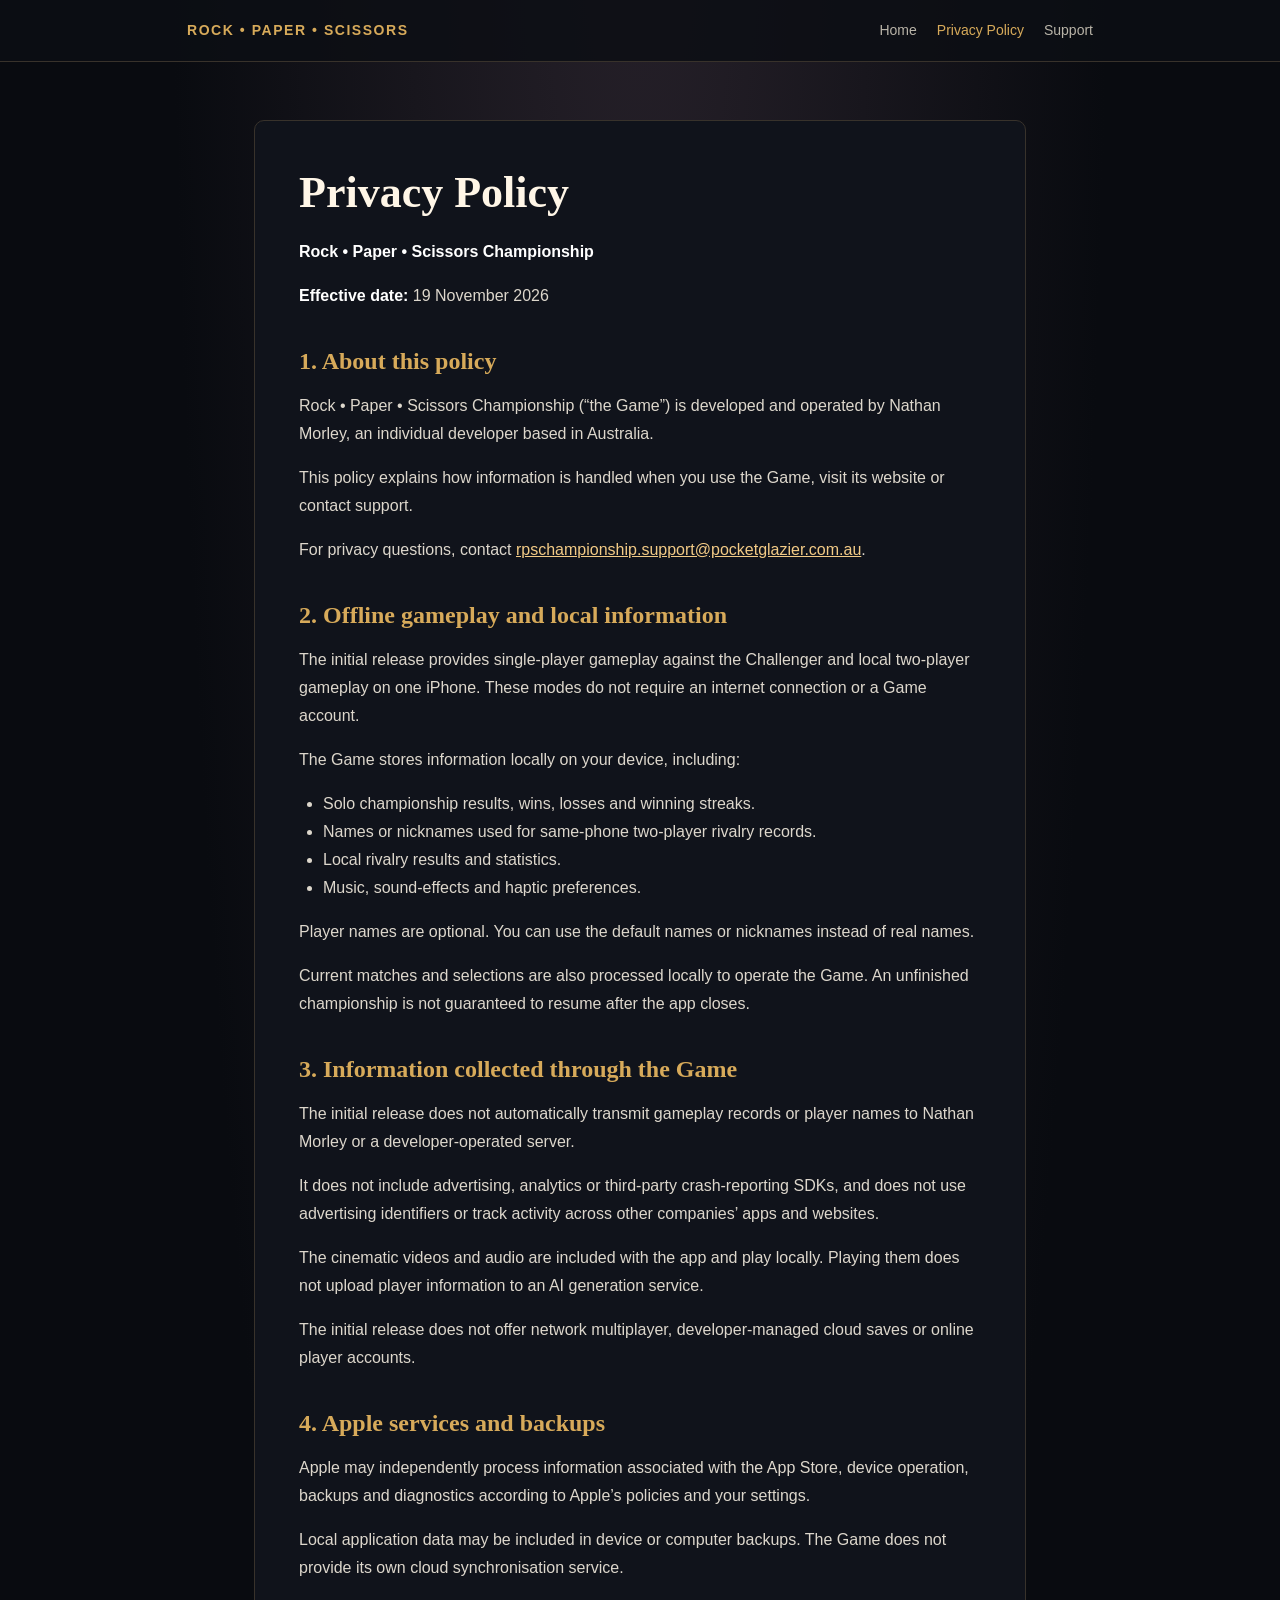
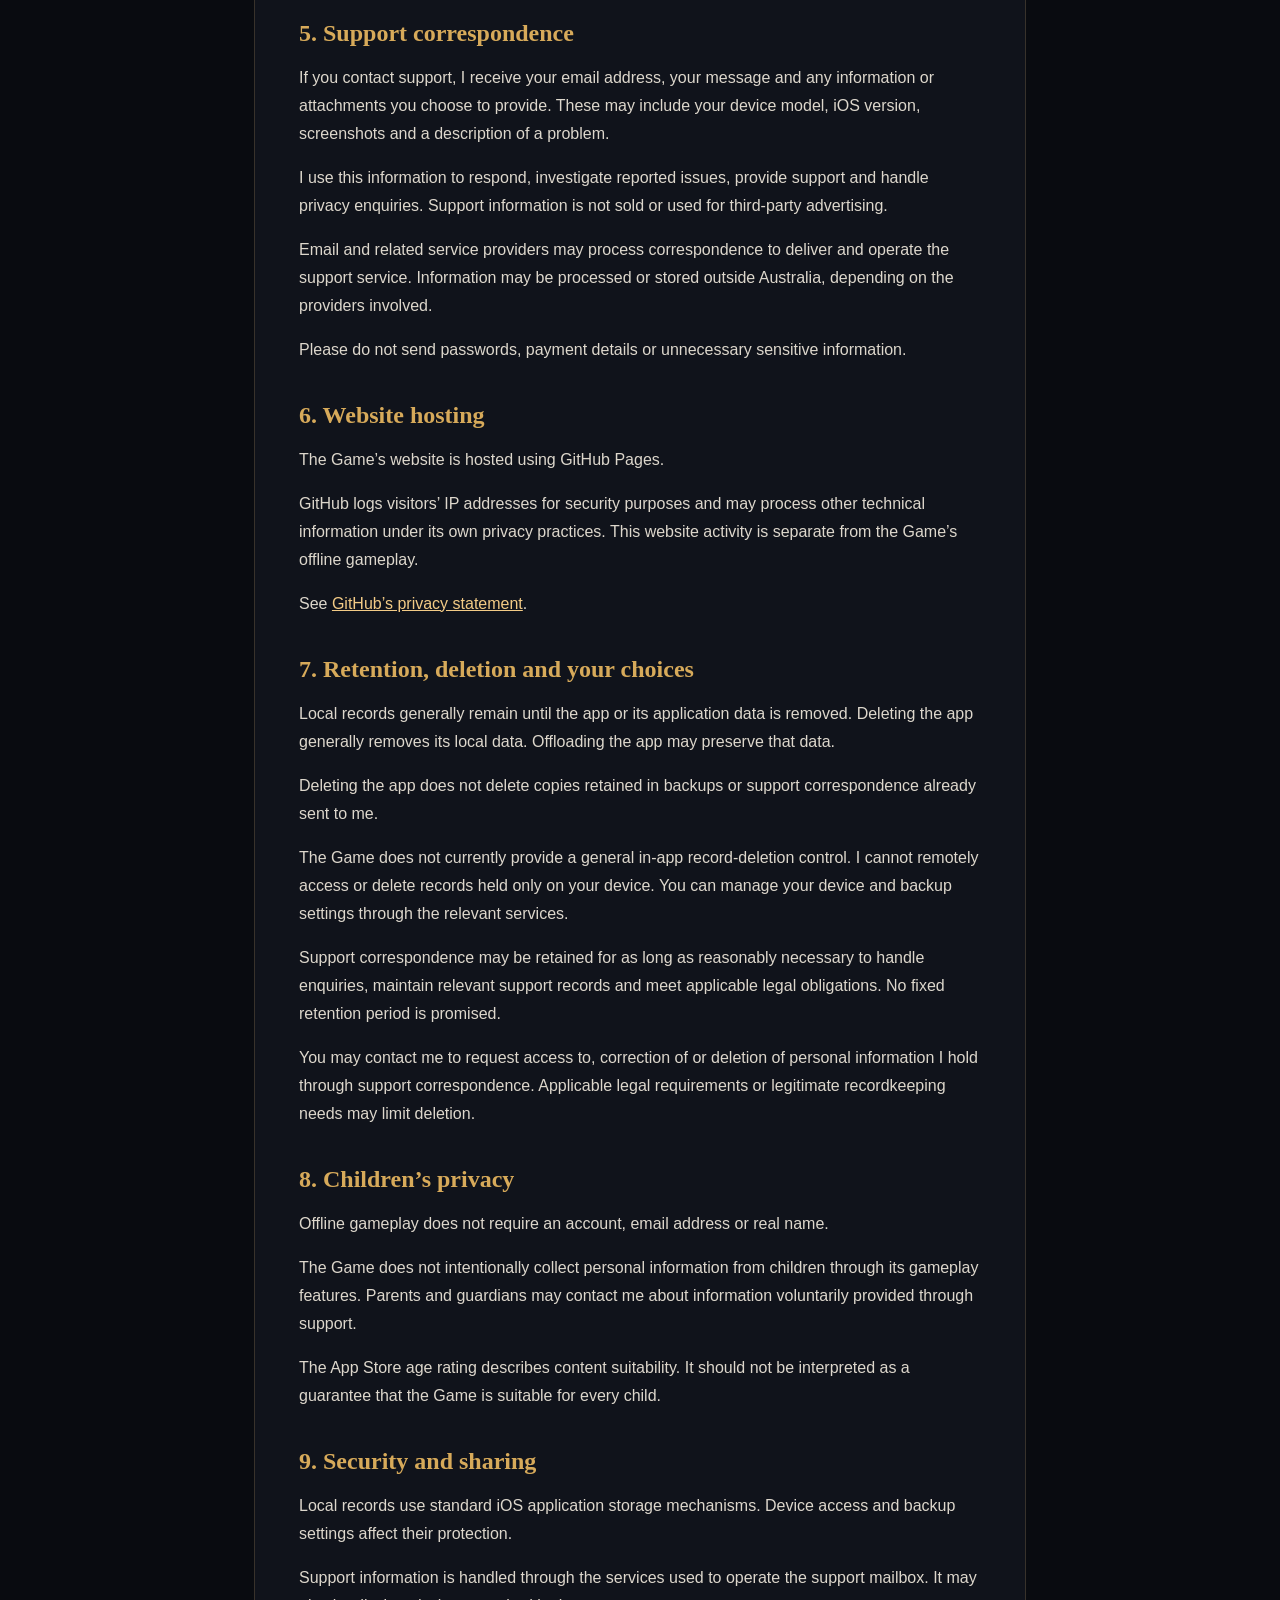
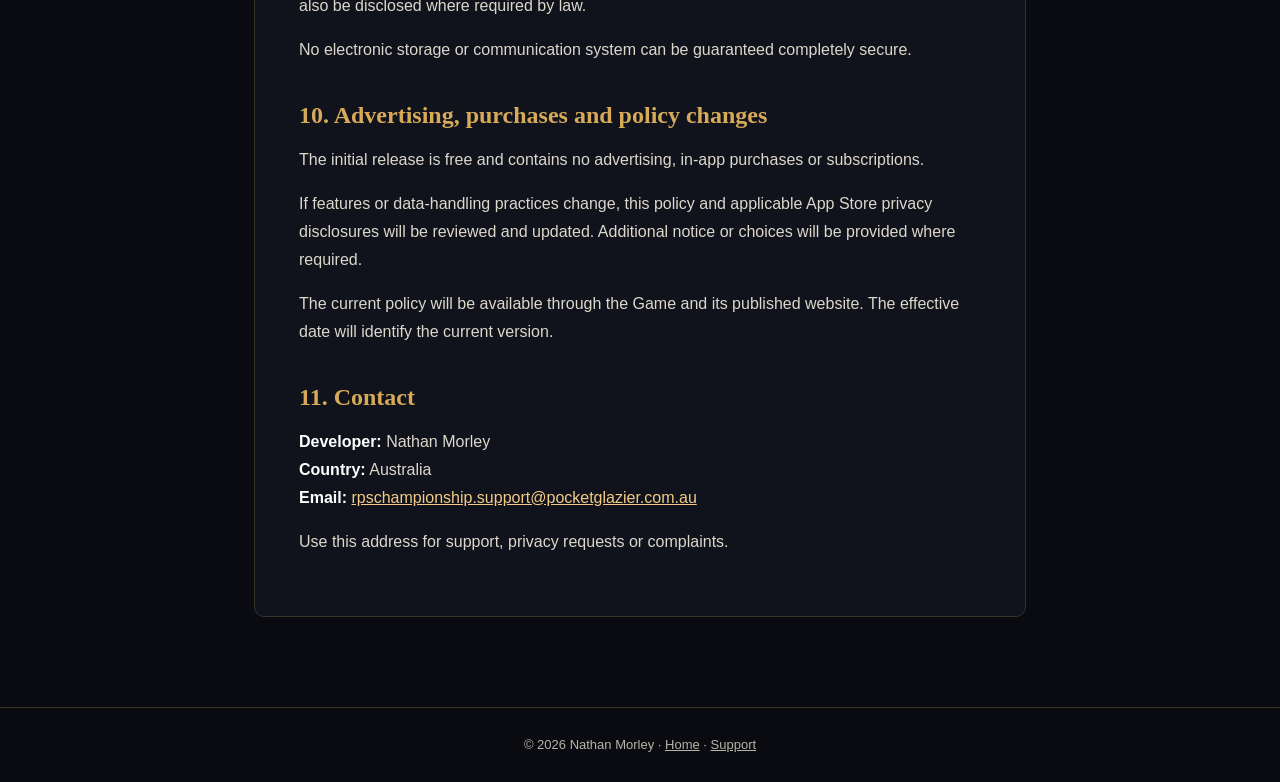
==== privacy.html @ cee1b271 "Publish approved RPS Championship website" ====
<!doctype html><html lang="en"><head><meta charset="utf-8"><meta name="viewport" content="width=device-width,initial-scale=1"><meta name="description" content="Privacy Policy for Rock • Paper • Scissors Championship."><title>Privacy Policy | Rock • Paper • Scissors Championship</title><link rel="stylesheet" href="style.css"></head><body><header><nav><a class="brand" href="index.html">ROCK • PAPER • SCISSORS</a><div class="links"><a href="index.html">Home</a><a href="privacy.html" aria-current="page">Privacy Policy</a><a href="support.html">Support</a></div></nav></header><main><article class="document"><h1>Privacy Policy</h1><p><strong>Rock • Paper • Scissors Championship</strong></p><p><strong>Effective date:</strong> 19 November 2026</p><h2>1. About this policy</h2><p>Rock • Paper • Scissors Championship (“the Game”) is developed and operated by Nathan Morley, an individual developer based in Australia.</p><p>This policy explains how information is handled when you use the Game, visit its website or contact support.</p><p>For privacy questions, contact <a href="mailto:rpschampionship.support@pocketglazier.com.au">rpschampionship.support@pocketglazier.com.au</a>.</p><h2>2. Offline gameplay and local information</h2><p>The initial release provides single-player gameplay against the Challenger and local two-player gameplay on one iPhone. These modes do not require an internet connection or a Game account.</p><p>The Game stores information locally on your device, including:</p><ul><li>Solo championship results, wins, losses and winning streaks.</li><li>Names or nicknames used for same-phone two-player rivalry records.</li><li>Local rivalry results and statistics.</li><li>Music, sound-effects and haptic preferences.</li></ul><p>Player names are optional. You can use the default names or nicknames instead of real names.</p><p>Current matches and selections are also processed locally to operate the Game. An unfinished championship is not guaranteed to resume after the app closes.</p><h2>3. Information collected through the Game</h2><p>The initial release does not automatically transmit gameplay records or player names to Nathan Morley or a developer-operated server.</p><p>It does not include advertising, analytics or third-party crash-reporting SDKs, and does not use advertising identifiers or track activity across other companies’ apps and websites.</p><p>The cinematic videos and audio are included with the app and play locally. Playing them does not upload player information to an AI generation service.</p><p>The initial release does not offer network multiplayer, developer-managed cloud saves or online player accounts.</p><h2>4. Apple services and backups</h2><p>Apple may independently process information associated with the App Store, device operation, backups and diagnostics according to Apple’s policies and your settings.</p><p>Local application data may be included in device or computer backups. The Game does not provide its own cloud synchronisation service.</p><h2>5. Support correspondence</h2><p>If you contact support, I receive your email address, your message and any information or attachments you choose to provide. These may include your device model, iOS version, screenshots and a description of a problem.</p><p>I use this information to respond, investigate reported issues, provide support and handle privacy enquiries. Support information is not sold or used for third-party advertising.</p><p>Email and related service providers may process correspondence to deliver and operate the support service. Information may be processed or stored outside Australia, depending on the providers involved.</p><p>Please do not send passwords, payment details or unnecessary sensitive information.</p><h2>6. Website hosting</h2><p>The Game’s website is hosted using GitHub Pages.</p><p>GitHub logs visitors’ IP addresses for security purposes and may process other technical information under its own privacy practices. This website activity is separate from the Game’s offline gameplay.</p><p>See <a href="https://docs.github.com/en/site-policy/privacy-policies/github-general-privacy-statement">GitHub’s privacy statement</a>.</p><h2>7. Retention, deletion and your choices</h2><p>Local records generally remain until the app or its application data is removed. Deleting the app generally removes its local data. Offloading the app may preserve that data.</p><p>Deleting the app does not delete copies retained in backups or support correspondence already sent to me.</p><p>The Game does not currently provide a general in-app record-deletion control. I cannot remotely access or delete records held only on your device. You can manage your device and backup settings through the relevant services.</p><p>Support correspondence may be retained for as long as reasonably necessary to handle enquiries, maintain relevant support records and meet applicable legal obligations. No fixed retention period is promised.</p><p>You may contact me to request access to, correction of or deletion of personal information I hold through support correspondence. Applicable legal requirements or legitimate recordkeeping needs may limit deletion.</p><h2>8. Children’s privacy</h2><p>Offline gameplay does not require an account, email address or real name.</p><p>The Game does not intentionally collect personal information from children through its gameplay features. Parents and guardians may contact me about information voluntarily provided through support.</p><p>The App Store age rating describes content suitability. It should not be interpreted as a guarantee that the Game is suitable for every child.</p><h2>9. Security and sharing</h2><p>Local records use standard iOS application storage mechanisms. Device access and backup settings affect their protection.</p><p>Support information is handled through the services used to operate the support mailbox. It may also be disclosed where required by law.</p><p>No electronic storage or communication system can be guaranteed completely secure.</p><h2>10. Advertising, purchases and policy changes</h2><p>The initial release is free and contains no advertising, in-app purchases or subscriptions.</p><p>If features or data-handling practices change, this policy and applicable App Store privacy disclosures will be reviewed and updated. Additional notice or choices will be provided where required.</p><p>The current policy will be available through the Game and its published website. The effective date will identify the current version.</p><h2>11. Contact</h2><p><strong>Developer:</strong> Nathan Morley<br><strong>Country:</strong> Australia<br><strong>Email:</strong> <a href="mailto:rpschampionship.support@pocketglazier.com.au">rpschampionship.support@pocketglazier.com.au</a></p><p>Use this address for support, privacy requests or complaints.</p></article></main><footer>© 2026 Nathan Morley · <a href="index.html">Home</a> · <a href="support.html">Support</a></footer></body></html>
---- style.css ----
:root{color-scheme:dark;--bg:#090b10;--panel:#151923;--text:#f5f0e6;--muted:#b9b4a8;--gold:#d7aa5a;--line:#38322b}*{box-sizing:border-box}body{margin:0;background:radial-gradient(ellipse at 50% -10%,#27212a 0%,var(--bg) 52%);color:var(--text);font:16px/1.75 -apple-system,BlinkMacSystemFont,"Segoe UI",sans-serif;min-height:100vh}a{color:#f3cb86}a:hover{color:white}header{border-bottom:1px solid var(--line);background:#0c0e14dd}nav{max-width:950px;margin:auto;padding:18px 22px;display:flex;justify-content:space-between;align-items:center;gap:18px;flex-wrap:wrap}.brand{font-size:14px;font-weight:800;letter-spacing:.11em;color:var(--gold);text-decoration:none}.links{display:flex;gap:20px;flex-wrap:wrap}.links a{color:var(--muted);text-decoration:none;font-size:14px}.links a[aria-current="page"],.links a:hover{color:var(--gold)}main{max-width:820px;margin:0 auto;padding:58px 24px 90px}.hero{text-align:center;padding:50px 0 45px}.eyebrow{color:var(--gold);letter-spacing:.22em;font-size:12px;font-weight:800;text-transform:uppercase}h1,h2,h3{line-height:1.25}h1{font-family:Georgia,serif;font-size:clamp(35px,6vw,62px);margin:18px 0;color:#fff6e7}h2{font-family:Georgia,serif;color:var(--gold);font-size:24px;margin:36px 0 12px}h3{font-size:18px;color:#f4d6a4}.lead{font-size:19px;color:var(--muted);max-width:630px;margin:0 auto 28px}.button{display:inline-block;padding:12px 22px;border:1px solid var(--gold);border-radius:5px;color:#0c0e14;background:var(--gold);font-weight:750;text-decoration:none}.button:hover{background:#f0c87e;color:#0c0e14}.cards{display:grid;grid-template-columns:repeat(auto-fit,minmax(210px,1fr));gap:16px;margin:36px 0}.card{background:var(--panel);border:1px solid var(--line);padding:24px;border-radius:9px}.card h2{font-family:inherit;font-size:18px;margin:0 0 8px}.card p{margin:0;color:var(--muted)}.document{background:#10131b;border:1px solid var(--line);padding:clamp(22px,5vw,44px);border-radius:10px}.document h1{font-size:clamp(30px,5vw,44px);margin-top:0}.document p,.document li{color:#ddd7cc}.document ul,.document ol{padding-left:24px}.document strong{color:#fff}.note{border-left:3px solid var(--gold);padding-left:16px;color:var(--muted)}footer{border-top:1px solid var(--line);padding:26px 22px;text-align:center;color:var(--muted);font-size:13px}footer a{color:var(--muted)}@media(max-width:540px){main{padding-top:30px}nav{align-items:flex-start}.links{gap:12px}}

a[href^="mailto:"]{overflow-wrap:anywhere}
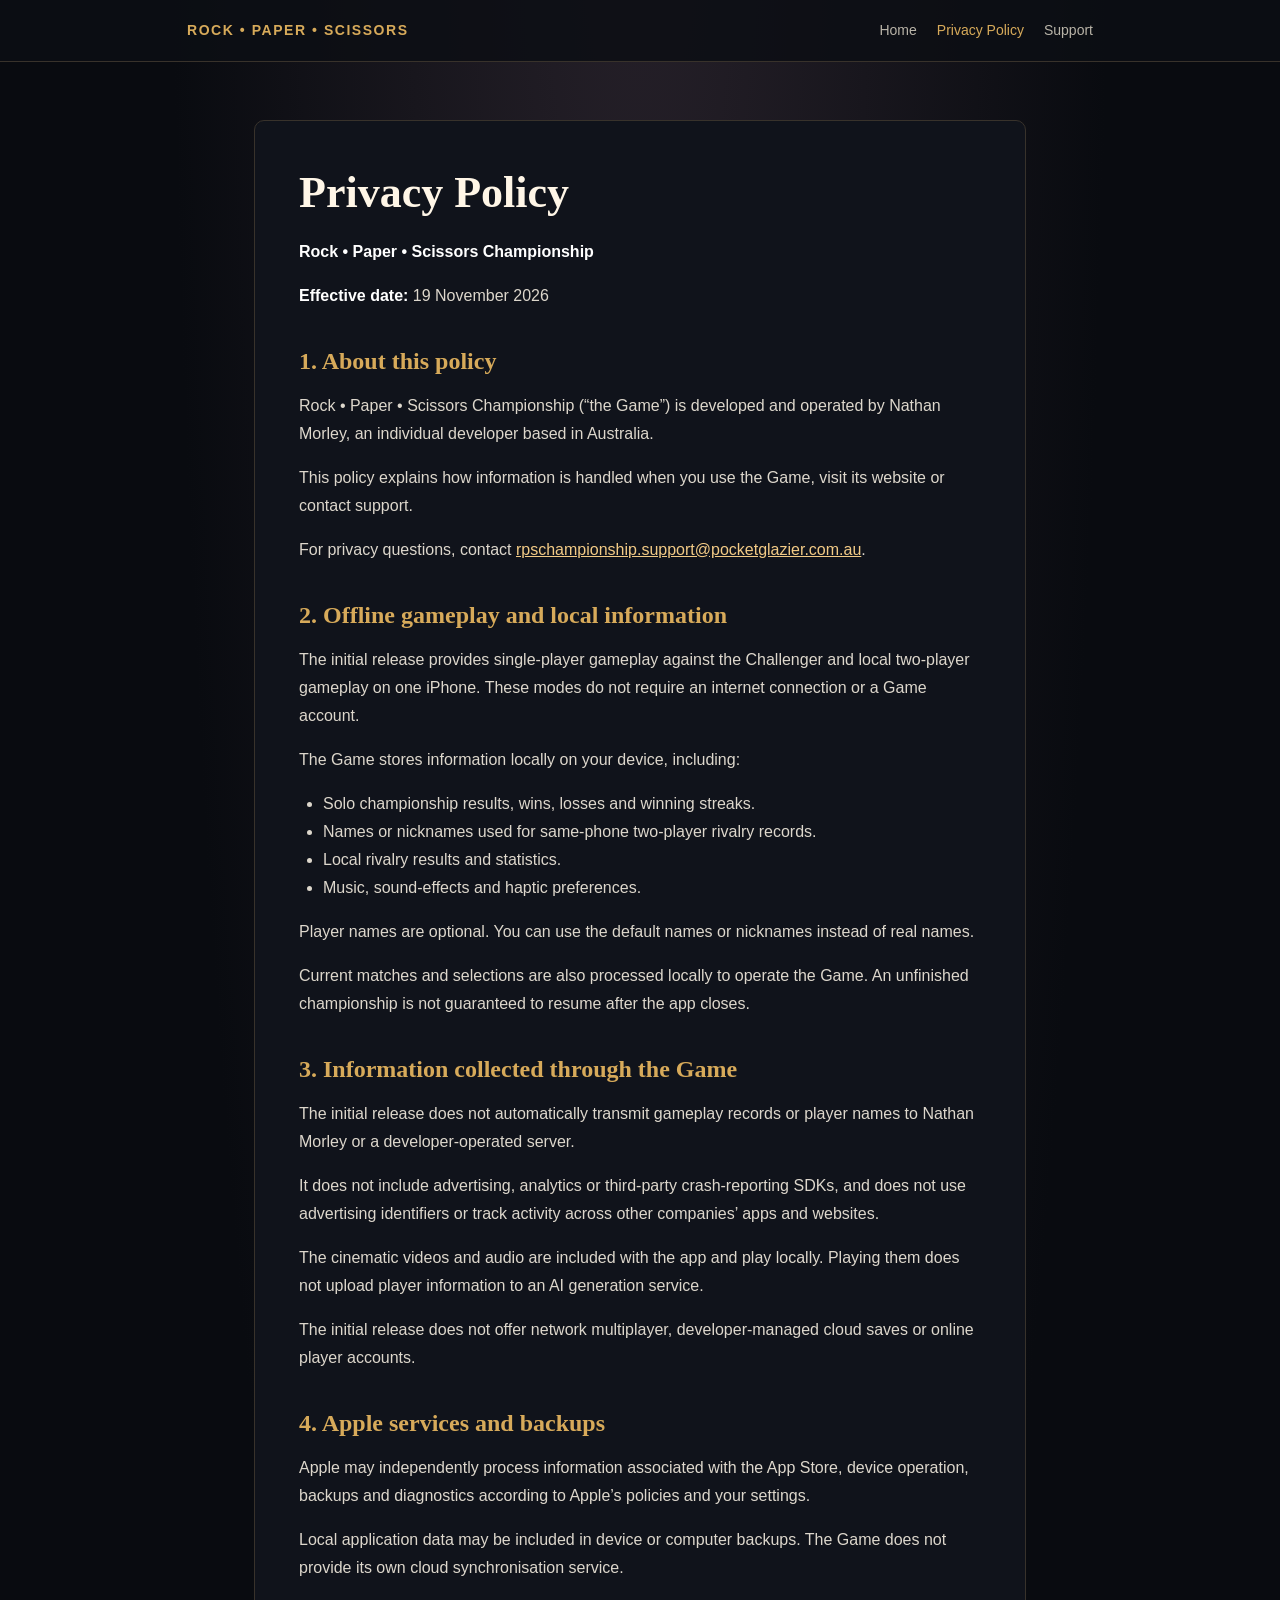
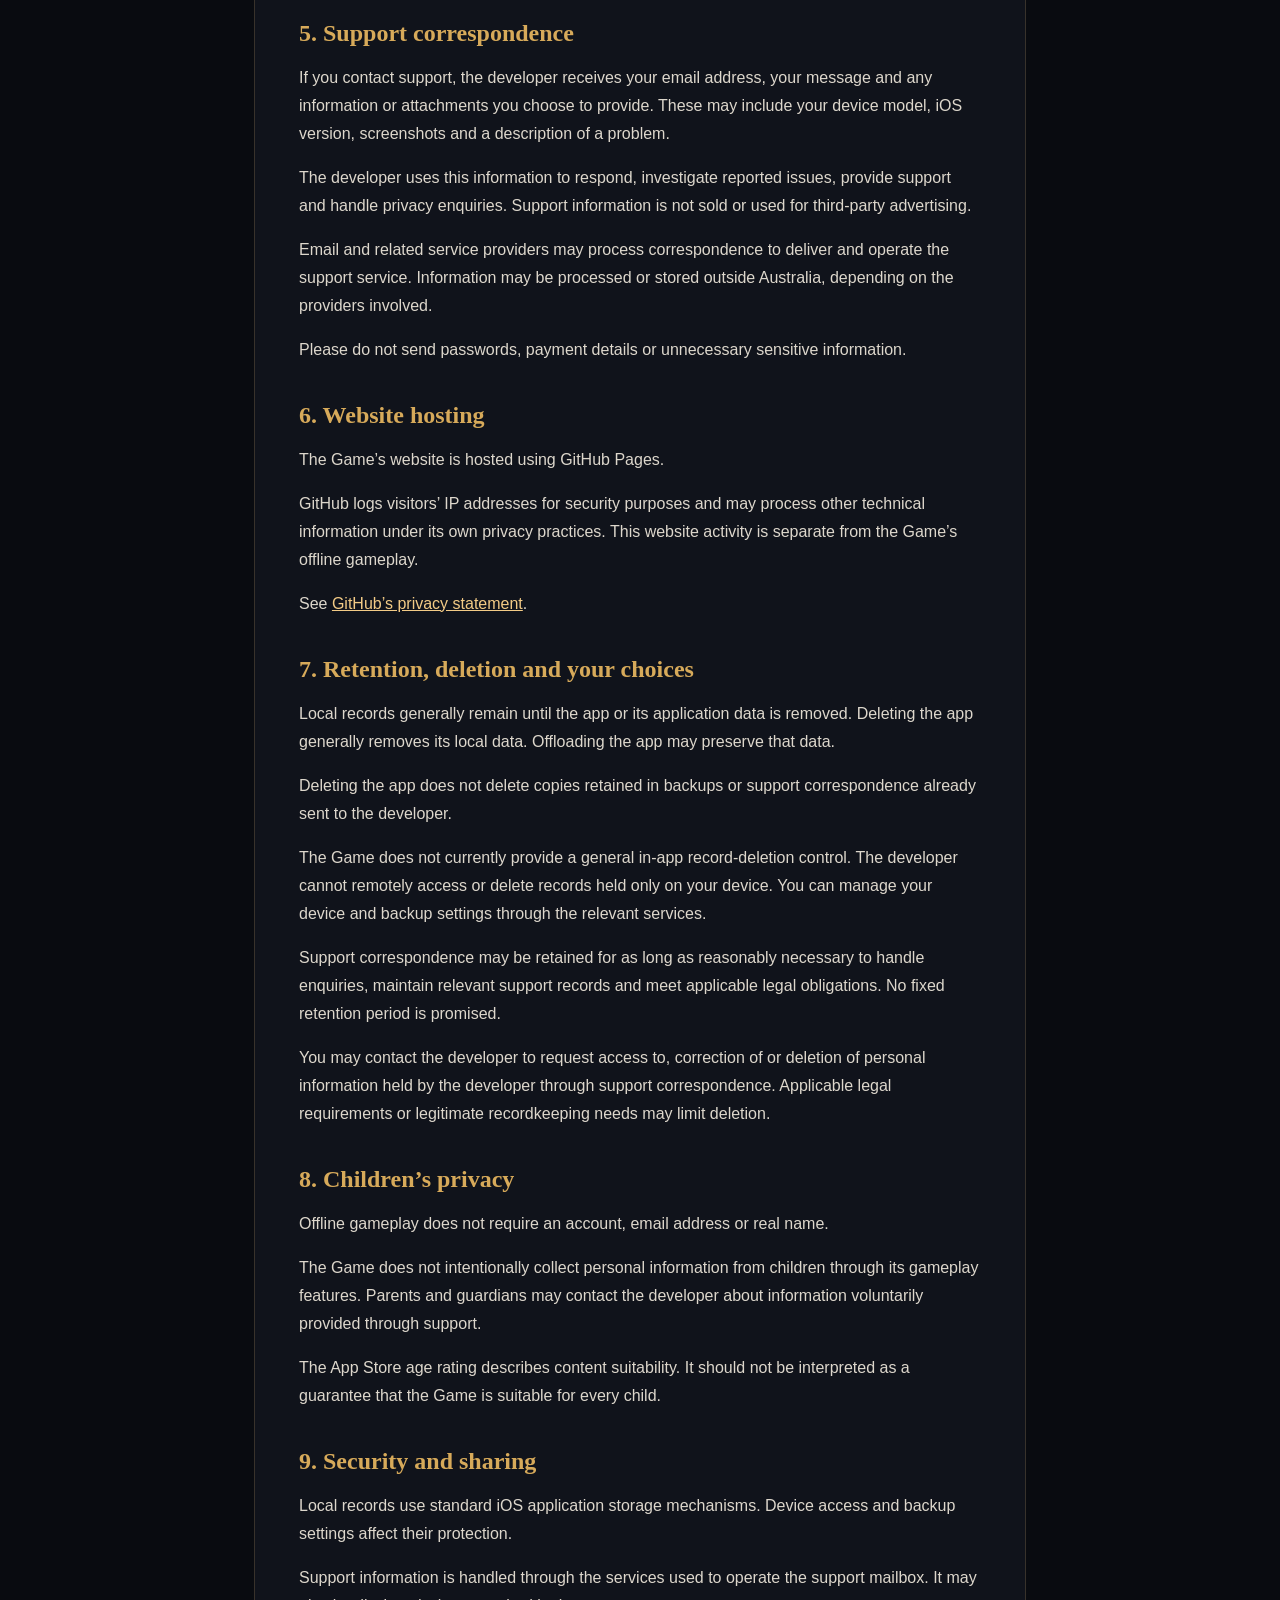
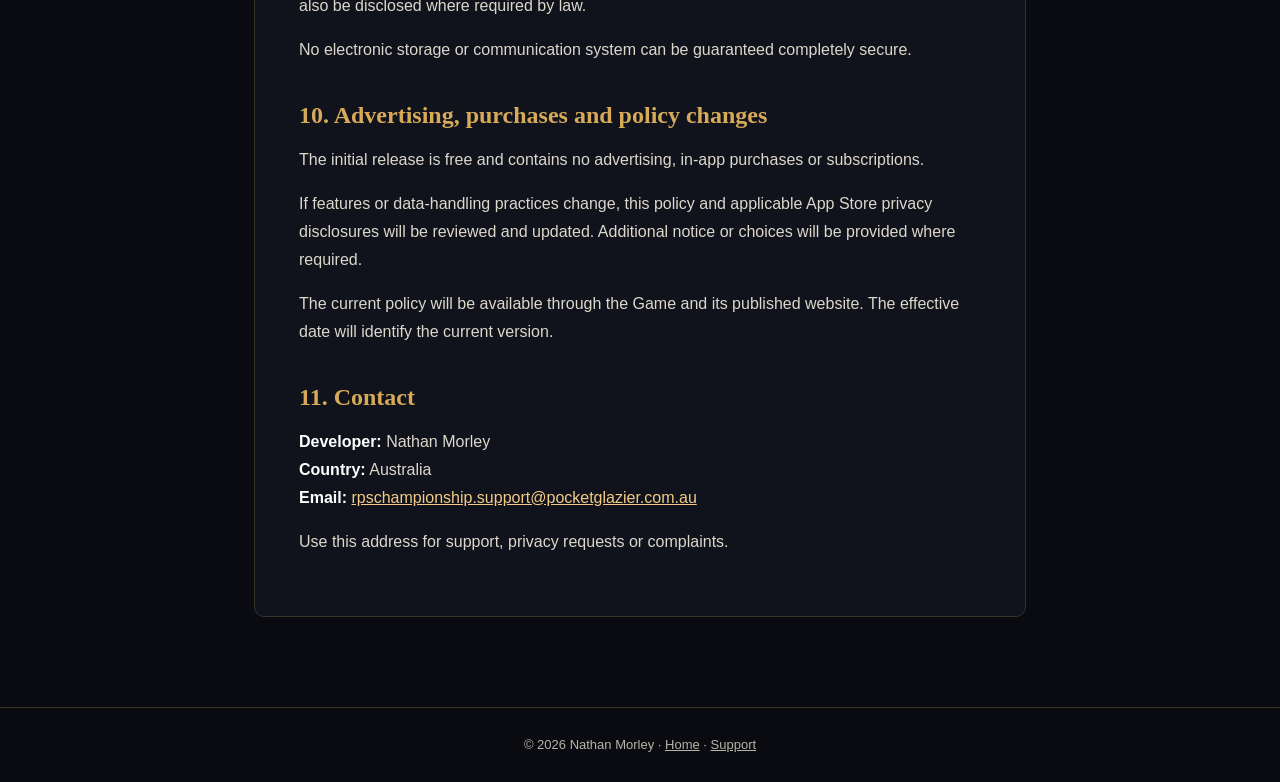
==== commit c98157ae: "Use neutral developer wording in approved privacy policy" ====
--- a/privacy.html
+++ b/privacy.html
@@ -1 +1 @@
-<!doctype html><html lang="en"><head><meta charset="utf-8"><meta name="viewport" content="width=device-width,initial-scale=1"><meta name="description" content="Privacy Policy for Rock • Paper • Scissors Championship."><title>Privacy Policy | Rock • Paper • Scissors Championship</title><link rel="stylesheet" href="style.css"></head><body><header><nav><a class="brand" href="index.html">ROCK • PAPER • SCISSORS</a><div class="links"><a href="index.html">Home</a><a href="privacy.html" aria-current="page">Privacy Policy</a><a href="support.html">Support</a></div></nav></header><main><article class="document"><h1>Privacy Policy</h1><p><strong>Rock • Paper • Scissors Championship</strong></p><p><strong>Effective date:</strong> 19 November 2026</p><h2>1. About this policy</h2><p>Rock • Paper • Scissors Championship (“the Game”) is developed and operated by Nathan Morley, an individual developer based in Australia.</p><p>This policy explains how information is handled when you use the Game, visit its website or contact support.</p><p>For privacy questions, contact <a href="mailto:rpschampionship.support@pocketglazier.com.au">rpschampionship.support@pocketglazier.com.au</a>.</p><h2>2. Offline gameplay and local information</h2><p>The initial release provides single-player gameplay against the Challenger and local two-player gameplay on one iPhone. These modes do not require an internet connection or a Game account.</p><p>The Game stores information locally on your device, including:</p><ul><li>Solo championship results, wins, losses and winning streaks.</li><li>Names or nicknames used for same-phone two-player rivalry records.</li><li>Local rivalry results and statistics.</li><li>Music, sound-effects and haptic preferences.</li></ul><p>Player names are optional. You can use the default names or nicknames instead of real names.</p><p>Current matches and selections are also processed locally to operate the Game. An unfinished championship is not guaranteed to resume after the app closes.</p><h2>3. Information collected through the Game</h2><p>The initial release does not automatically transmit gameplay records or player names to Nathan Morley or a developer-operated server.</p><p>It does not include advertising, analytics or third-party crash-reporting SDKs, and does not use advertising identifiers or track activity across other companies’ apps and websites.</p><p>The cinematic videos and audio are included with the app and play locally. Playing them does not upload player information to an AI generation service.</p><p>The initial release does not offer network multiplayer, developer-managed cloud saves or online player accounts.</p><h2>4. Apple services and backups</h2><p>Apple may independently process information associated with the App Store, device operation, backups and diagnostics according to Apple’s policies and your settings.</p><p>Local application data may be included in device or computer backups. The Game does not provide its own cloud synchronisation service.</p><h2>5. Support correspondence</h2><p>If you contact support, I receive your email address, your message and any information or attachments you choose to provide. These may include your device model, iOS version, screenshots and a description of a problem.</p><p>I use this information to respond, investigate reported issues, provide support and handle privacy enquiries. Support information is not sold or used for third-party advertising.</p><p>Email and related service providers may process correspondence to deliver and operate the support service. Information may be processed or stored outside Australia, depending on the providers involved.</p><p>Please do not send passwords, payment details or unnecessary sensitive information.</p><h2>6. Website hosting</h2><p>The Game’s website is hosted using GitHub Pages.</p><p>GitHub logs visitors’ IP addresses for security purposes and may process other technical information under its own privacy practices. This website activity is separate from the Game’s offline gameplay.</p><p>See <a href="https://docs.github.com/en/site-policy/privacy-policies/github-general-privacy-statement">GitHub’s privacy statement</a>.</p><h2>7. Retention, deletion and your choices</h2><p>Local records generally remain until the app or its application data is removed. Deleting the app generally removes its local data. Offloading the app may preserve that data.</p><p>Deleting the app does not delete copies retained in backups or support correspondence already sent to me.</p><p>The Game does not currently provide a general in-app record-deletion control. I cannot remotely access or delete records held only on your device. You can manage your device and backup settings through the relevant services.</p><p>Support correspondence may be retained for as long as reasonably necessary to handle enquiries, maintain relevant support records and meet applicable legal obligations. No fixed retention period is promised.</p><p>You may contact me to request access to, correction of or deletion of personal information I hold through support correspondence. Applicable legal requirements or legitimate recordkeeping needs may limit deletion.</p><h2>8. Children’s privacy</h2><p>Offline gameplay does not require an account, email address or real name.</p><p>The Game does not intentionally collect personal information from children through its gameplay features. Parents and guardians may contact me about information voluntarily provided through support.</p><p>The App Store age rating describes content suitability. It should not be interpreted as a guarantee that the Game is suitable for every child.</p><h2>9. Security and sharing</h2><p>Local records use standard iOS application storage mechanisms. Device access and backup settings affect their protection.</p><p>Support information is handled through the services used to operate the support mailbox. It may also be disclosed where required by law.</p><p>No electronic storage or communication system can be guaranteed completely secure.</p><h2>10. Advertising, purchases and policy changes</h2><p>The initial release is free and contains no advertising, in-app purchases or subscriptions.</p><p>If features or data-handling practices change, this policy and applicable App Store privacy disclosures will be reviewed and updated. Additional notice or choices will be provided where required.</p><p>The current policy will be available through the Game and its published website. The effective date will identify the current version.</p><h2>11. Contact</h2><p><strong>Developer:</strong> Nathan Morley<br><strong>Country:</strong> Australia<br><strong>Email:</strong> <a href="mailto:rpschampionship.support@pocketglazier.com.au">rpschampionship.support@pocketglazier.com.au</a></p><p>Use this address for support, privacy requests or complaints.</p></article></main><footer>© 2026 Nathan Morley · <a href="index.html">Home</a> · <a href="support.html">Support</a></footer></body></html>
+<!doctype html><html lang="en"><head><meta charset="utf-8"><meta name="viewport" content="width=device-width,initial-scale=1"><meta name="description" content="Privacy Policy for Rock • Paper • Scissors Championship."><title>Privacy Policy | Rock • Paper • Scissors Championship</title><link rel="stylesheet" href="style.css"></head><body><header><nav><a class="brand" href="index.html">ROCK • PAPER • SCISSORS</a><div class="links"><a href="index.html">Home</a><a href="privacy.html" aria-current="page">Privacy Policy</a><a href="support.html">Support</a></div></nav></header><main><article class="document"><h1>Privacy Policy</h1><p><strong>Rock • Paper • Scissors Championship</strong></p><p><strong>Effective date:</strong> 19 November 2026</p><h2>1. About this policy</h2><p>Rock • Paper • Scissors Championship (“the Game”) is developed and operated by Nathan Morley, an individual developer based in Australia.</p><p>This policy explains how information is handled when you use the Game, visit its website or contact support.</p><p>For privacy questions, contact <a href="mailto:rpschampionship.support@pocketglazier.com.au">rpschampionship.support@pocketglazier.com.au</a>.</p><h2>2. Offline gameplay and local information</h2><p>The initial release provides single-player gameplay against the Challenger and local two-player gameplay on one iPhone. These modes do not require an internet connection or a Game account.</p><p>The Game stores information locally on your device, including:</p><ul><li>Solo championship results, wins, losses and winning streaks.</li><li>Names or nicknames used for same-phone two-player rivalry records.</li><li>Local rivalry results and statistics.</li><li>Music, sound-effects and haptic preferences.</li></ul><p>Player names are optional. You can use the default names or nicknames instead of real names.</p><p>Current matches and selections are also processed locally to operate the Game. An unfinished championship is not guaranteed to resume after the app closes.</p><h2>3. Information collected through the Game</h2><p>The initial release does not automatically transmit gameplay records or player names to Nathan Morley or a developer-operated server.</p><p>It does not include advertising, analytics or third-party crash-reporting SDKs, and does not use advertising identifiers or track activity across other companies’ apps and websites.</p><p>The cinematic videos and audio are included with the app and play locally. Playing them does not upload player information to an AI generation service.</p><p>The initial release does not offer network multiplayer, developer-managed cloud saves or online player accounts.</p><h2>4. Apple services and backups</h2><p>Apple may independently process information associated with the App Store, device operation, backups and diagnostics according to Apple’s policies and your settings.</p><p>Local application data may be included in device or computer backups. The Game does not provide its own cloud synchronisation service.</p><h2>5. Support correspondence</h2><p>If you contact support, the developer receives your email address, your message and any information or attachments you choose to provide. These may include your device model, iOS version, screenshots and a description of a problem.</p><p>The developer uses this information to respond, investigate reported issues, provide support and handle privacy enquiries. Support information is not sold or used for third-party advertising.</p><p>Email and related service providers may process correspondence to deliver and operate the support service. Information may be processed or stored outside Australia, depending on the providers involved.</p><p>Please do not send passwords, payment details or unnecessary sensitive information.</p><h2>6. Website hosting</h2><p>The Game’s website is hosted using GitHub Pages.</p><p>GitHub logs visitors’ IP addresses for security purposes and may process other technical information under its own privacy practices. This website activity is separate from the Game’s offline gameplay.</p><p>See <a href="https://docs.github.com/en/site-policy/privacy-policies/github-general-privacy-statement">GitHub’s privacy statement</a>.</p><h2>7. Retention, deletion and your choices</h2><p>Local records generally remain until the app or its application data is removed. Deleting the app generally removes its local data. Offloading the app may preserve that data.</p><p>Deleting the app does not delete copies retained in backups or support correspondence already sent to the developer.</p><p>The Game does not currently provide a general in-app record-deletion control. The developer cannot remotely access or delete records held only on your device. You can manage your device and backup settings through the relevant services.</p><p>Support correspondence may be retained for as long as reasonably necessary to handle enquiries, maintain relevant support records and meet applicable legal obligations. No fixed retention period is promised.</p><p>You may contact the developer to request access to, correction of or deletion of personal information held by the developer through support correspondence. Applicable legal requirements or legitimate recordkeeping needs may limit deletion.</p><h2>8. Children’s privacy</h2><p>Offline gameplay does not require an account, email address or real name.</p><p>The Game does not intentionally collect personal information from children through its gameplay features. Parents and guardians may contact the developer about information voluntarily provided through support.</p><p>The App Store age rating describes content suitability. It should not be interpreted as a guarantee that the Game is suitable for every child.</p><h2>9. Security and sharing</h2><p>Local records use standard iOS application storage mechanisms. Device access and backup settings affect their protection.</p><p>Support information is handled through the services used to operate the support mailbox. It may also be disclosed where required by law.</p><p>No electronic storage or communication system can be guaranteed completely secure.</p><h2>10. Advertising, purchases and policy changes</h2><p>The initial release is free and contains no advertising, in-app purchases or subscriptions.</p><p>If features or data-handling practices change, this policy and applicable App Store privacy disclosures will be reviewed and updated. Additional notice or choices will be provided where required.</p><p>The current policy will be available through the Game and its published website. The effective date will identify the current version.</p><h2>11. Contact</h2><p><strong>Developer:</strong> Nathan Morley<br><strong>Country:</strong> Australia<br><strong>Email:</strong> <a href="mailto:rpschampionship.support@pocketglazier.com.au">rpschampionship.support@pocketglazier.com.au</a></p><p>Use this address for support, privacy requests or complaints.</p></article></main><footer>© 2026 Nathan Morley · <a href="index.html">Home</a> · <a href="support.html">Support</a></footer></body></html>
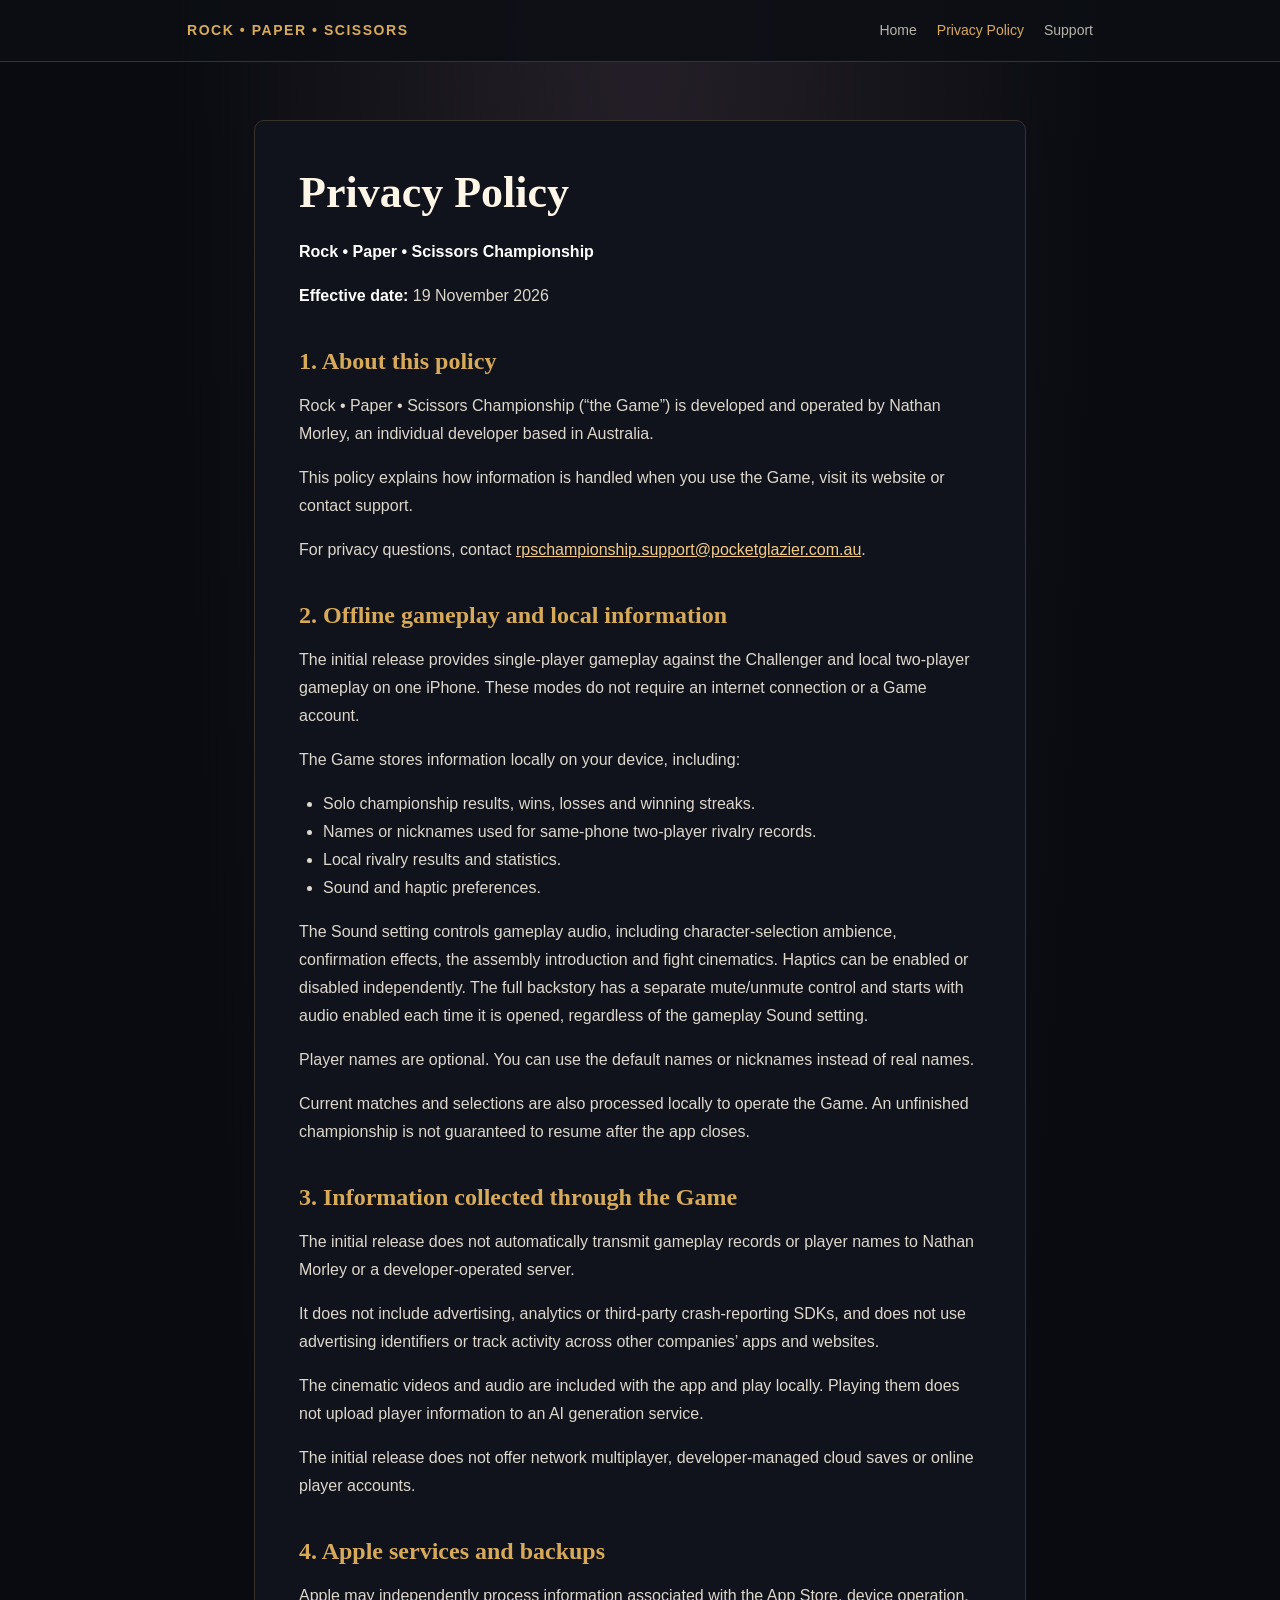
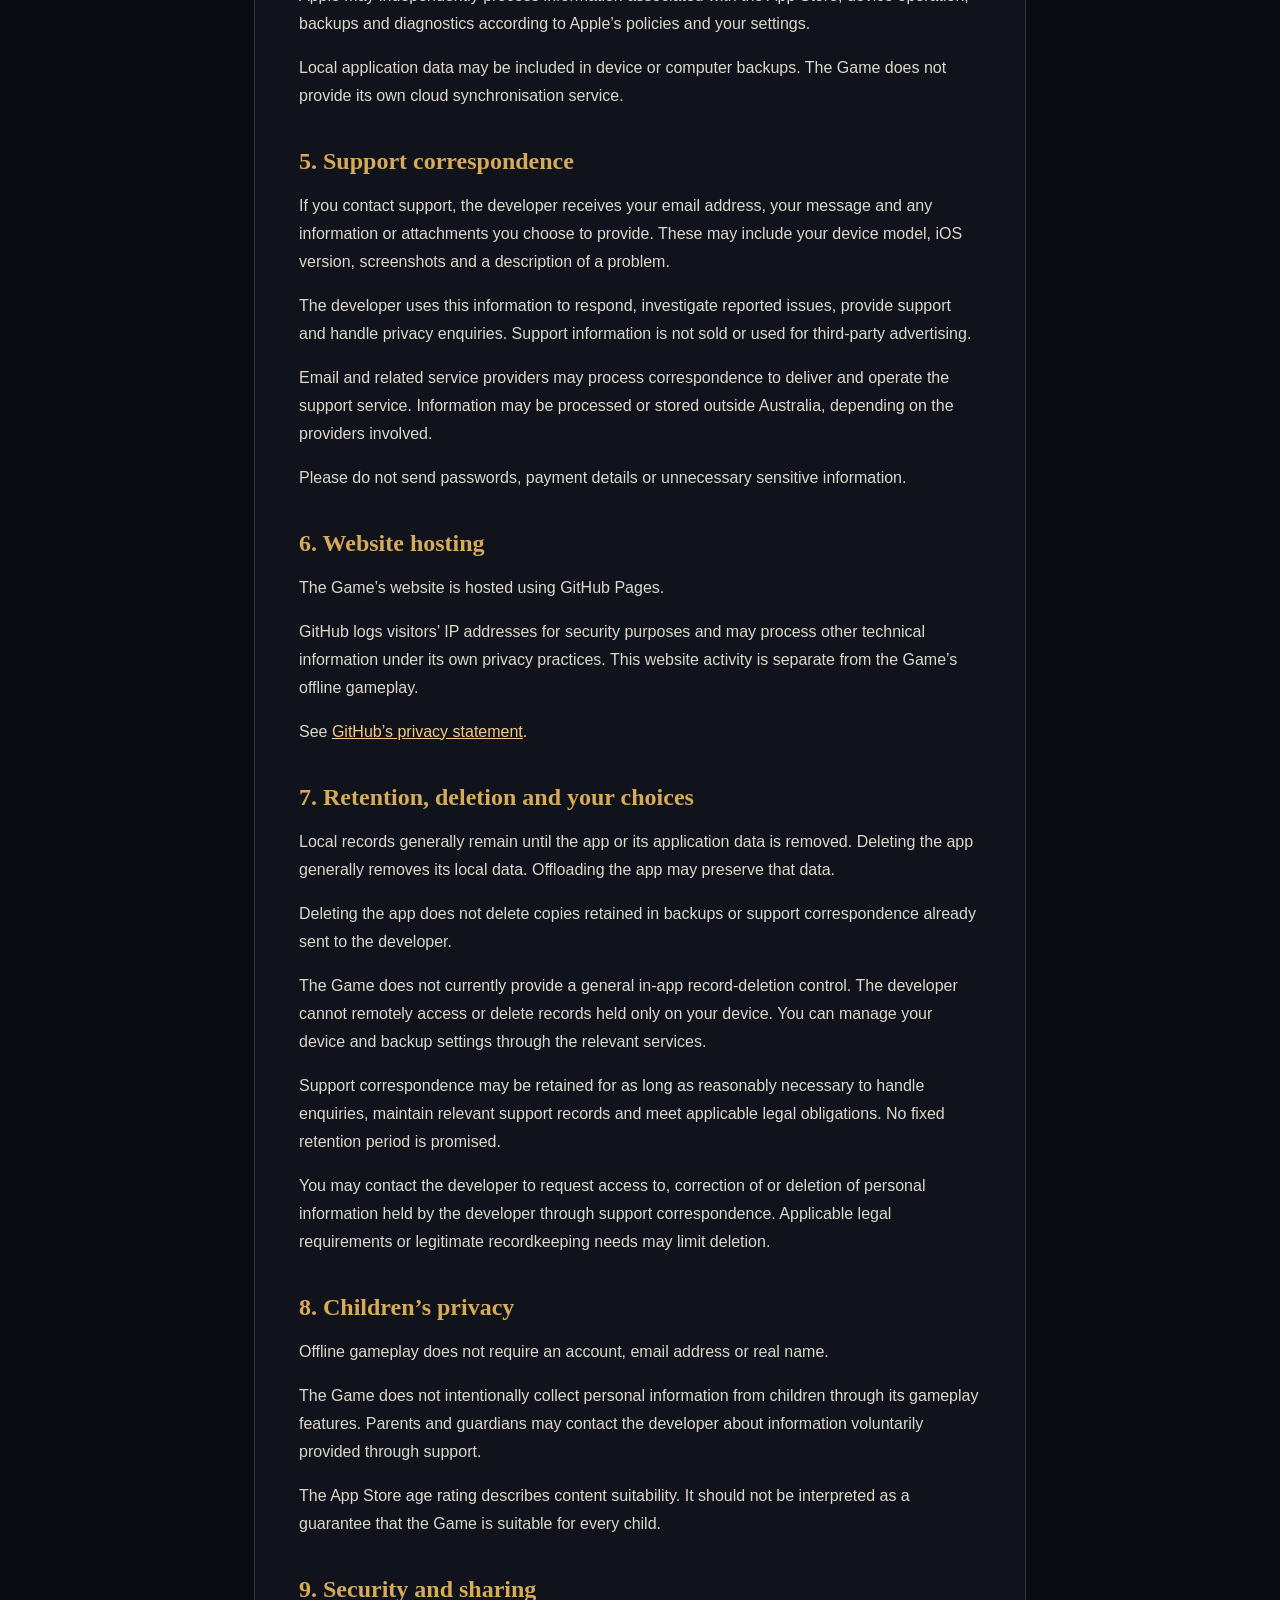
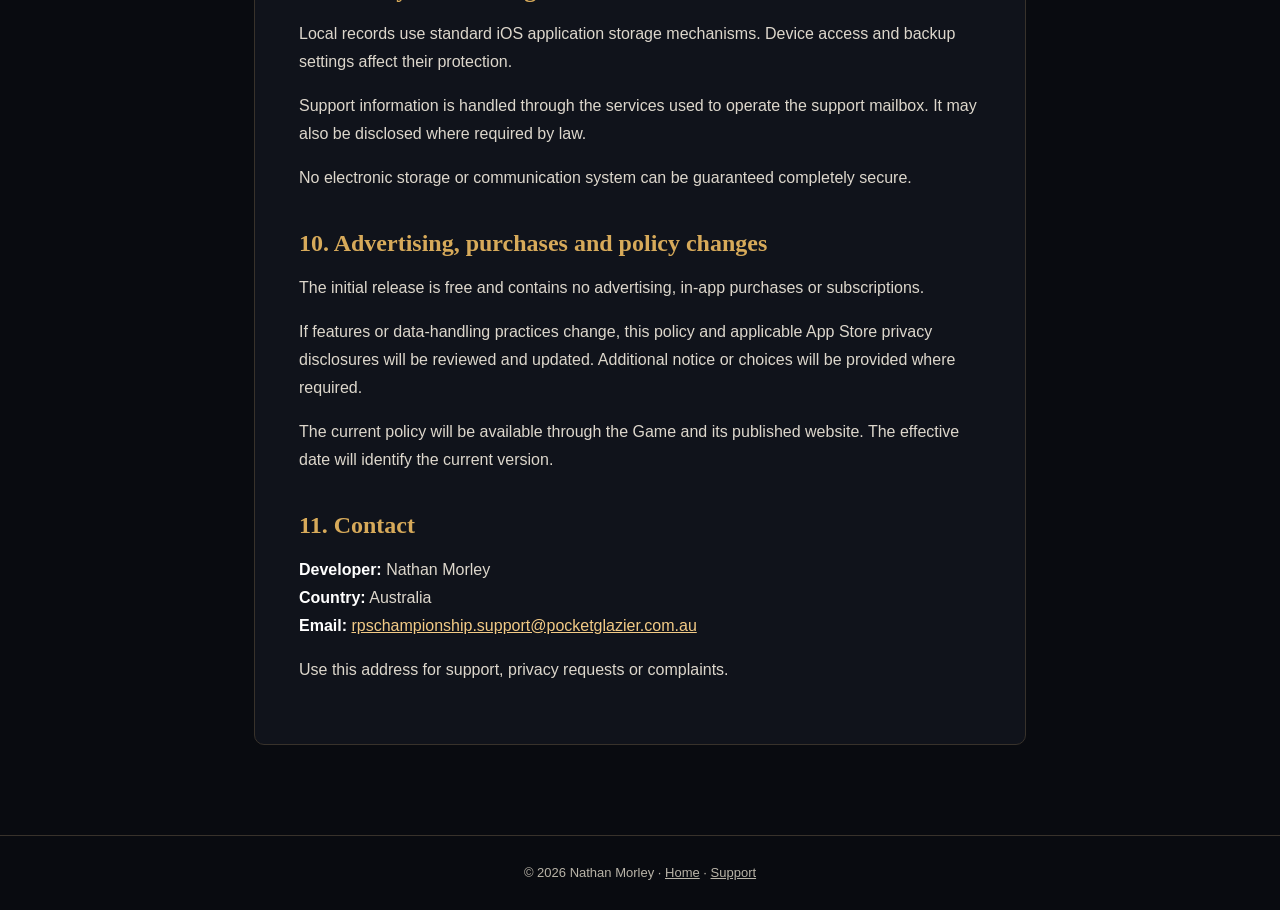
==== commit 79b0808b: "Clarify unified game Sound and independent backstory audio in privacy policy" ====
--- a/privacy.html
+++ b/privacy.html
@@ -1 +1 @@
-<!doctype html><html lang="en"><head><meta charset="utf-8"><meta name="viewport" content="width=device-width,initial-scale=1"><meta name="description" content="Privacy Policy for Rock • Paper • Scissors Championship."><title>Privacy Policy | Rock • Paper • Scissors Championship</title><link rel="stylesheet" href="style.css"></head><body><header><nav><a class="brand" href="index.html">ROCK • PAPER • SCISSORS</a><div class="links"><a href="index.html">Home</a><a href="privacy.html" aria-current="page">Privacy Policy</a><a href="support.html">Support</a></div></nav></header><main><article class="document"><h1>Privacy Policy</h1><p><strong>Rock • Paper • Scissors Championship</strong></p><p><strong>Effective date:</strong> 19 November 2026</p><h2>1. About this policy</h2><p>Rock • Paper • Scissors Championship (“the Game”) is developed and operated by Nathan Morley, an individual developer based in Australia.</p><p>This policy explains how information is handled when you use the Game, visit its website or contact support.</p><p>For privacy questions, contact <a href="mailto:rpschampionship.support@pocketglazier.com.au">rpschampionship.support@pocketglazier.com.au</a>.</p><h2>2. Offline gameplay and local information</h2><p>The initial release provides single-player gameplay against the Challenger and local two-player gameplay on one iPhone. These modes do not require an internet connection or a Game account.</p><p>The Game stores information locally on your device, including:</p><ul><li>Solo championship results, wins, losses and winning streaks.</li><li>Names or nicknames used for same-phone two-player rivalry records.</li><li>Local rivalry results and statistics.</li><li>Music, sound-effects and haptic preferences.</li></ul><p>Player names are optional. You can use the default names or nicknames instead of real names.</p><p>Current matches and selections are also processed locally to operate the Game. An unfinished championship is not guaranteed to resume after the app closes.</p><h2>3. Information collected through the Game</h2><p>The initial release does not automatically transmit gameplay records or player names to Nathan Morley or a developer-operated server.</p><p>It does not include advertising, analytics or third-party crash-reporting SDKs, and does not use advertising identifiers or track activity across other companies’ apps and websites.</p><p>The cinematic videos and audio are included with the app and play locally. Playing them does not upload player information to an AI generation service.</p><p>The initial release does not offer network multiplayer, developer-managed cloud saves or online player accounts.</p><h2>4. Apple services and backups</h2><p>Apple may independently process information associated with the App Store, device operation, backups and diagnostics according to Apple’s policies and your settings.</p><p>Local application data may be included in device or computer backups. The Game does not provide its own cloud synchronisation service.</p><h2>5. Support correspondence</h2><p>If you contact support, the developer receives your email address, your message and any information or attachments you choose to provide. These may include your device model, iOS version, screenshots and a description of a problem.</p><p>The developer uses this information to respond, investigate reported issues, provide support and handle privacy enquiries. Support information is not sold or used for third-party advertising.</p><p>Email and related service providers may process correspondence to deliver and operate the support service. Information may be processed or stored outside Australia, depending on the providers involved.</p><p>Please do not send passwords, payment details or unnecessary sensitive information.</p><h2>6. Website hosting</h2><p>The Game’s website is hosted using GitHub Pages.</p><p>GitHub logs visitors’ IP addresses for security purposes and may process other technical information under its own privacy practices. This website activity is separate from the Game’s offline gameplay.</p><p>See <a href="https://docs.github.com/en/site-policy/privacy-policies/github-general-privacy-statement">GitHub’s privacy statement</a>.</p><h2>7. Retention, deletion and your choices</h2><p>Local records generally remain until the app or its application data is removed. Deleting the app generally removes its local data. Offloading the app may preserve that data.</p><p>Deleting the app does not delete copies retained in backups or support correspondence already sent to the developer.</p><p>The Game does not currently provide a general in-app record-deletion control. The developer cannot remotely access or delete records held only on your device. You can manage your device and backup settings through the relevant services.</p><p>Support correspondence may be retained for as long as reasonably necessary to handle enquiries, maintain relevant support records and meet applicable legal obligations. No fixed retention period is promised.</p><p>You may contact the developer to request access to, correction of or deletion of personal information held by the developer through support correspondence. Applicable legal requirements or legitimate recordkeeping needs may limit deletion.</p><h2>8. Children’s privacy</h2><p>Offline gameplay does not require an account, email address or real name.</p><p>The Game does not intentionally collect personal information from children through its gameplay features. Parents and guardians may contact the developer about information voluntarily provided through support.</p><p>The App Store age rating describes content suitability. It should not be interpreted as a guarantee that the Game is suitable for every child.</p><h2>9. Security and sharing</h2><p>Local records use standard iOS application storage mechanisms. Device access and backup settings affect their protection.</p><p>Support information is handled through the services used to operate the support mailbox. It may also be disclosed where required by law.</p><p>No electronic storage or communication system can be guaranteed completely secure.</p><h2>10. Advertising, purchases and policy changes</h2><p>The initial release is free and contains no advertising, in-app purchases or subscriptions.</p><p>If features or data-handling practices change, this policy and applicable App Store privacy disclosures will be reviewed and updated. Additional notice or choices will be provided where required.</p><p>The current policy will be available through the Game and its published website. The effective date will identify the current version.</p><h2>11. Contact</h2><p><strong>Developer:</strong> Nathan Morley<br><strong>Country:</strong> Australia<br><strong>Email:</strong> <a href="mailto:rpschampionship.support@pocketglazier.com.au">rpschampionship.support@pocketglazier.com.au</a></p><p>Use this address for support, privacy requests or complaints.</p></article></main><footer>© 2026 Nathan Morley · <a href="index.html">Home</a> · <a href="support.html">Support</a></footer></body></html>
+<!doctype html><html lang="en"><head><meta charset="utf-8"><meta name="viewport" content="width=device-width,initial-scale=1"><meta name="description" content="Privacy Policy for Rock • Paper • Scissors Championship."><title>Privacy Policy | Rock • Paper • Scissors Championship</title><link rel="stylesheet" href="style.css"></head><body><header><nav><a class="brand" href="index.html">ROCK • PAPER • SCISSORS</a><div class="links"><a href="index.html">Home</a><a href="privacy.html" aria-current="page">Privacy Policy</a><a href="support.html">Support</a></div></nav></header><main><article class="document"><h1>Privacy Policy</h1><p><strong>Rock • Paper • Scissors Championship</strong></p><p><strong>Effective date:</strong> 19 November 2026</p><h2>1. About this policy</h2><p>Rock • Paper • Scissors Championship (“the Game”) is developed and operated by Nathan Morley, an individual developer based in Australia.</p><p>This policy explains how information is handled when you use the Game, visit its website or contact support.</p><p>For privacy questions, contact <a href="mailto:rpschampionship.support@pocketglazier.com.au">rpschampionship.support@pocketglazier.com.au</a>.</p><h2>2. Offline gameplay and local information</h2><p>The initial release provides single-player gameplay against the Challenger and local two-player gameplay on one iPhone. These modes do not require an internet connection or a Game account.</p><p>The Game stores information locally on your device, including:</p><ul><li>Solo championship results, wins, losses and winning streaks.</li><li>Names or nicknames used for same-phone two-player rivalry records.</li><li>Local rivalry results and statistics.</li><li>Sound and haptic preferences.</li></ul><p>The Sound setting controls gameplay audio, including character-selection ambience, confirmation effects, the assembly introduction and fight cinematics. Haptics can be enabled or disabled independently. The full backstory has a separate mute/unmute control and starts with audio enabled each time it is opened, regardless of the gameplay Sound setting.</p><p>Player names are optional. You can use the default names or nicknames instead of real names.</p><p>Current matches and selections are also processed locally to operate the Game. An unfinished championship is not guaranteed to resume after the app closes.</p><h2>3. Information collected through the Game</h2><p>The initial release does not automatically transmit gameplay records or player names to Nathan Morley or a developer-operated server.</p><p>It does not include advertising, analytics or third-party crash-reporting SDKs, and does not use advertising identifiers or track activity across other companies’ apps and websites.</p><p>The cinematic videos and audio are included with the app and play locally. Playing them does not upload player information to an AI generation service.</p><p>The initial release does not offer network multiplayer, developer-managed cloud saves or online player accounts.</p><h2>4. Apple services and backups</h2><p>Apple may independently process information associated with the App Store, device operation, backups and diagnostics according to Apple’s policies and your settings.</p><p>Local application data may be included in device or computer backups. The Game does not provide its own cloud synchronisation service.</p><h2>5. Support correspondence</h2><p>If you contact support, the developer receives your email address, your message and any information or attachments you choose to provide. These may include your device model, iOS version, screenshots and a description of a problem.</p><p>The developer uses this information to respond, investigate reported issues, provide support and handle privacy enquiries. Support information is not sold or used for third-party advertising.</p><p>Email and related service providers may process correspondence to deliver and operate the support service. Information may be processed or stored outside Australia, depending on the providers involved.</p><p>Please do not send passwords, payment details or unnecessary sensitive information.</p><h2>6. Website hosting</h2><p>The Game’s website is hosted using GitHub Pages.</p><p>GitHub logs visitors’ IP addresses for security purposes and may process other technical information under its own privacy practices. This website activity is separate from the Game’s offline gameplay.</p><p>See <a href="https://docs.github.com/en/site-policy/privacy-policies/github-general-privacy-statement">GitHub’s privacy statement</a>.</p><h2>7. Retention, deletion and your choices</h2><p>Local records generally remain until the app or its application data is removed. Deleting the app generally removes its local data. Offloading the app may preserve that data.</p><p>Deleting the app does not delete copies retained in backups or support correspondence already sent to the developer.</p><p>The Game does not currently provide a general in-app record-deletion control. The developer cannot remotely access or delete records held only on your device. You can manage your device and backup settings through the relevant services.</p><p>Support correspondence may be retained for as long as reasonably necessary to handle enquiries, maintain relevant support records and meet applicable legal obligations. No fixed retention period is promised.</p><p>You may contact the developer to request access to, correction of or deletion of personal information held by the developer through support correspondence. Applicable legal requirements or legitimate recordkeeping needs may limit deletion.</p><h2>8. Children’s privacy</h2><p>Offline gameplay does not require an account, email address or real name.</p><p>The Game does not intentionally collect personal information from children through its gameplay features. Parents and guardians may contact the developer about information voluntarily provided through support.</p><p>The App Store age rating describes content suitability. It should not be interpreted as a guarantee that the Game is suitable for every child.</p><h2>9. Security and sharing</h2><p>Local records use standard iOS application storage mechanisms. Device access and backup settings affect their protection.</p><p>Support information is handled through the services used to operate the support mailbox. It may also be disclosed where required by law.</p><p>No electronic storage or communication system can be guaranteed completely secure.</p><h2>10. Advertising, purchases and policy changes</h2><p>The initial release is free and contains no advertising, in-app purchases or subscriptions.</p><p>If features or data-handling practices change, this policy and applicable App Store privacy disclosures will be reviewed and updated. Additional notice or choices will be provided where required.</p><p>The current policy will be available through the Game and its published website. The effective date will identify the current version.</p><h2>11. Contact</h2><p><strong>Developer:</strong> Nathan Morley<br><strong>Country:</strong> Australia<br><strong>Email:</strong> <a href="mailto:rpschampionship.support@pocketglazier.com.au">rpschampionship.support@pocketglazier.com.au</a></p><p>Use this address for support, privacy requests or complaints.</p></article></main><footer>© 2026 Nathan Morley · <a href="index.html">Home</a> · <a href="support.html">Support</a></footer></body></html>
